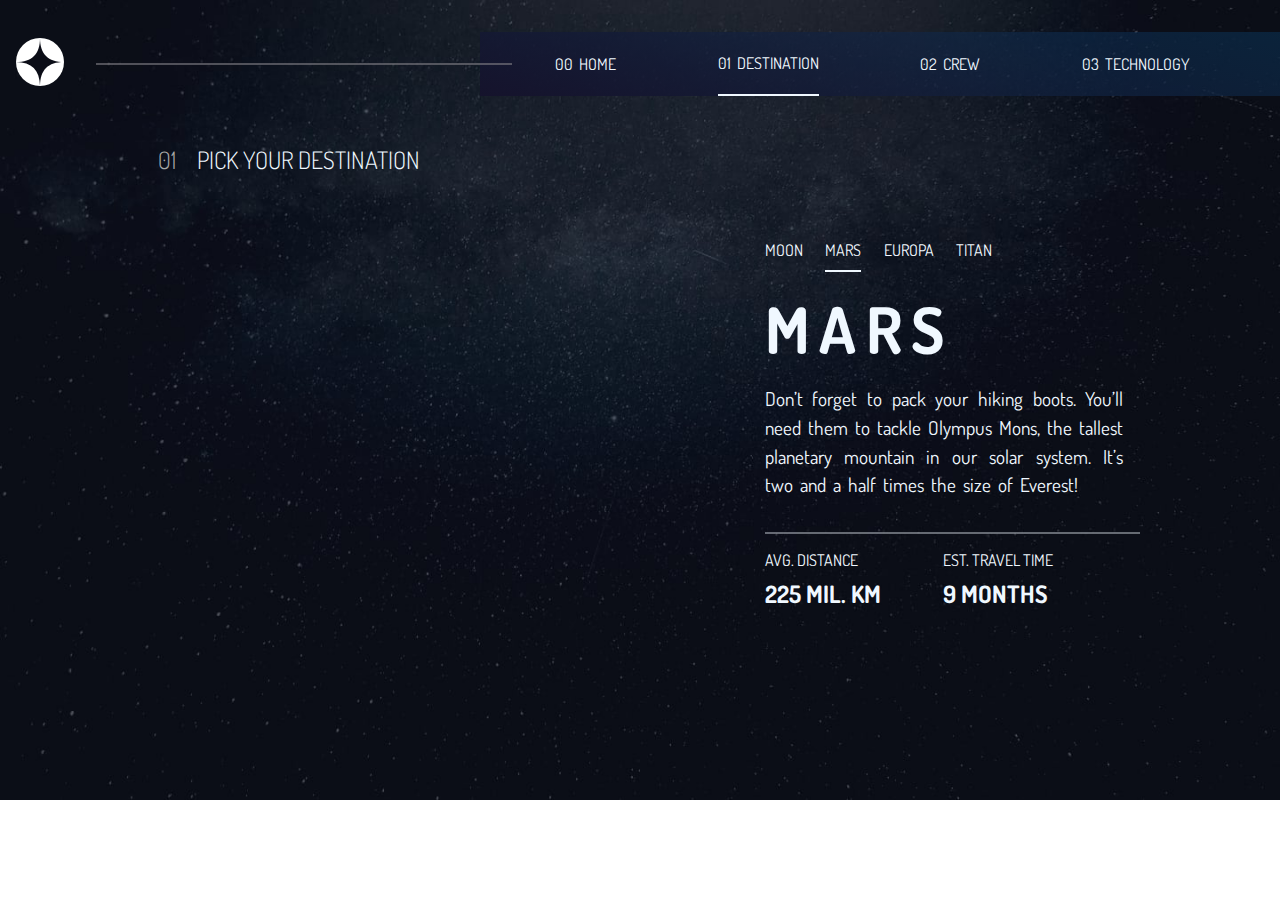
==== destination-mars.html @ 71944dc8 "Initial commit" ====
<!DOCTYPE html>
<html lang="en">
  <head>
    <meta charset="UTF-8" />
    <meta name="viewport" content="width=device-width, initial-scale=1.0" />

    <link
      rel="icon"
      type="image/png"
      sizes="32x32"
      href="./assets/favicon-32x32.png"
    />
    <link
      href="https://fonts.googleapis.com/css2?family=Dosis:wght@200;300;400&display=swap"
      rel="stylesheet"
    />
    <link rel="stylesheet" href="css/destinationStyles.css" />

    <title>Frontend Mentor | Space tourism website</title>
  </head>
  <body>
    <nav>
      <div class="logo">
        <img src="/starter-code/assets/shared/logo.svg" alt="icon" />
      </div>
      <hr class="border" />
      <ul style="list-style-type: none" class="nav_links">
        <div class="one">
          <li>
            <a class="a" href="/index.html"> <span> 00 </span>HOME </a>
          </li>
        </div>
        <div class="one">
          <li>
            <a class="a" href="#"> <span> 01 </span>DESTINATION </a>
          </li>
        </div>
        <div class="one">
          <li>
            <a class="a" href="/html/crew/crew-engineer.html">
              <span> 02 </span>CREW
            </a>
          </li>
        </div>
        <div class="one">
          <li>
            <a class="a" href="/html/technology/technology-vehicle.html">
              <span> 03</span> TECHNOLOGY
            </a>
          </li>
        </div>
      </ul>

      <div class="burger">
        <img
          class="changable"
          src="/starter-code/assets/shared/icon-hamburger.svg"
          alt=""
        />
      </div>
    </nav>
    <div class="container">
      <div class="image_text">
        <p class="child_header"><span> 01 </span> PICK YOUR DESTINATION</p>

        <img class="mars" src="images/image-mars.png" alt="" />
      </div>
      <div class="mainn">
        <div class="childd">
          <ul style="list-style-type: none" class="other_links">
            <div class="sec">
              <li>
                <a class="new_a" href="destination-moon.html"> MOON </a>
              </li>
            </div>
            <div class="sec">
              <li>
                <a class="new_a" href="destination-mars.html"> MARS </a>
              </li>
            </div>
            <div class="sec">
              <li>
                <a class="new_a" href="destination-europa.html"> EUROPA </a>
              </li>
            </div>
            <div class="sec">
              <li>
                <a class="new_a" href="destination-titan.html"> TITAN </a>
              </li>
            </div>
          </ul>
        </div>

        <div class="name"><h1>MARS</h1></div>
        <div class="middle">
          <p class="child_para">
            Don’t forget to pack your hiking boots. You’ll need them to tackle
            Olympus Mons, the tallest planetary mountain in our solar system.
            It’s two and a half times the size of Everest!
          </p>
        </div>
        <hr class="lower" />
        <div class="bottom">
          <div class="bottom_first">
            AVG. DISTANCE
            <h2>225 MIL. KM</h2>
          </div>
          <div class="bottom_second">
            EST. TRAVEL TIME
            <h2>9 MONTHS</h2>
          </div>
        </div>
      </div>
    </div>

    <script src="/js/destination/mars.js"></script>
  </body>
</html>
---- css/destinationStyles.css ----
* {
  box-sizing: border-box;
  margin: 0;
  font-family: "Dosis";
  color: aliceblue;
}

@media (max-width: 700px) {
  body {
    min-width: 308px;
    background-image: url("/html/destination/images/background-destination-mobile.jpg");
    background-repeat: no-repeat;
    background-size: cover;
    height: 100%;
    text-align: center;
  }
  .container {
    display: flex;
    flex-direction: column;
    align-items: center;
    justify-content: center;
    max-width: 100%;
  }
  nav {
    display: flex;
    position: relative;
    justify-content: space-between;
    align-items: center;
    height: 6rem;
    min-width: 280px;
    padding-right: 2rem;
    padding-left: 2rem;
  }
  .one {
    display: flex;
    width: 100%;
    margin: 1.6rem auto;
    justify-content: center;
    height: 4rem;
    align-items: center;
    word-spacing: 0.2rem;
  }
  .nav_links {
    display: flex;
    width: 180px;
    flex-direction: column;
    align-items: center;
    height: 70vh;
    right: 0;
    position: absolute;
    top: 4rem;
    padding: 1rem 0;
    background-image: linear-gradient(0deg, rgb(17, 42, 62), rgb(6, 4, 20));
    border-top-left-radius: 3%;
    border-bottom-left-radius: 3%;
    transform: translate(100%);
    transition: transform 0.5s ease-in;
  }
  .nav_links li {
    opacity: 0;
  }
  a {
    text-decoration: none;
    color: aliceblue;
  }
  .a {
    display: block;
    width: 10rem;
    height: 2rem;
  }
  .border {
    display: none;
  }

  .child_header {
    font-size: 1.5rem;
    word-spacing: 1px;
    text-align: center;
    margin-bottom: 2rem;
    font-weight: 300;
  }
  .child_para {
    font-size: 1.1rem;
    padding: 0 0.5rem;
    line-height: 1.4;
    font-weight: 200;
  }
  p span {
    margin-right: 0.5rem;
    color: darkgrey;
  }

  .mars {
    width: 17rem;
    margin-top: 2rem;
  }

  .image_text {
    width: 400px;
    min-height: 400px;
    margin-top: 4rem;
  }
  .childd {
    margin-bottom: 1rem;
    height: 2rem;
  }
  .sec {
    height: 2rem;
  }
  .mainn {
    display: flex;
    flex-direction: column;
    align-items: center;
  }
  .other_links {
    display: flex;
    flex-direction: row;
    justify-content: space-around;
    width: 250px;
    padding-left: 0;
  }
  .name {
    width: 200px;
    letter-spacing: 0.6rem;
  }
  .name h1 {
    font-size: 3rem;
  }

  .middle {
    max-width: 400px;
    margin: 1rem auto 2rem;
  }
  .bottom {
    max-width: 400px;
    min-width: 300px;
    display: flex;
    flex-direction: row;
    justify-content: space-between;
    margin-top: 1rem;
    margin-bottom: 3rem;
    text-align: left;
    padding-left: 1rem;
    padding-right: 1rem;
  }
  .bottom h2 {
    margin-top: 0.5rem;
  }
  .lower {
    width: 95%;
    opacity: 0.4;
  }
}
@media (min-width: 700.1px) and (max-width: 1000px) {
  body {
    height: 100%;
    background-image: url("/html/destination/images/background-destination-tablet.jpg");
    background-repeat: no-repeat;
    background-size: cover;
  }
  nav {
    display: flex;
    position: relative;
    justify-content: space-between;
    align-items: center;
    height: 8rem;
    min-width: 200px;
  }
  .border {
    display: none;
  }

  .one {
    display: flex;
    height: 100%;
    align-items: center;
    word-spacing: 0.2rem;
  }
  .nav_links {
    display: flex;
    justify-content: space-around;
    width: 65%;
    padding-right: 2rem;
    height: 4rem;
    align-items: center;
    background-image: linear-gradient(
      195deg,
      rgba(10, 62, 105, 0.436),
      rgb(21, 19, 44)
    );
  }
  .container {
    display: flex;
    flex-direction: column;
    align-items: center;
    justify-content: center;
    max-width: 100%;
  }
  a {
    text-decoration: none;
    color: aliceblue;
  }

  .logo {
    margin-left: 1rem;
  }
  .burger {
    display: none;
  }

  .border {
    display: none;
  }

  .child_header {
    font-size: 1.7rem;
    word-spacing: 1px;
    text-align: center;
    margin-bottom: 2rem;
    font-weight: 300;
  }
  .child_para {
    font-size: 1.5rem;
    padding: 0 0.5rem;
    line-height: 1.4;
    font-weight: 200;
  }
  p span {
    margin-right: 1rem;
    color: darkgrey;
  }

  .mars {
    width: 25rem;
    margin-top: 2rem;
  }

  .image_text {
    width: 500px;
    min-height: 500px;
    margin-top: 5rem;
    margin-bottom: 4rem;
    text-align: center;
  }
  .childd {
    margin-bottom: 1rem;
    height: 4rem;
    width: 500px;
    display: flex;
    justify-content: center;
  }
  .sec {
    height: 3rem;
  }
  .sec a {
    font-size: 1.5rem;
  }
  .mainn {
    display: flex;
    flex-direction: column;
    align-items: center;
  }
  .other_links {
    display: flex;
    flex-direction: row;
    justify-content: space-around;
    width: 450px;
    padding-left: 0;
  }
  .name {
    letter-spacing: 0.6rem;
    display: flex;
    justify-content: center;
    width: 400px;
  }
  .name h1 {
    font-size: 5rem;
  }

  .middle {
    max-width: 500px;
    margin: 1rem auto 2rem;
  }
  .bottom {
    width: 500px;
    min-width: 300px;
    display: flex;
    flex-direction: row;
    justify-content: space-between;
    margin-top: 1rem;
    margin-bottom: 3rem;
    text-align: left;
    padding: 0 1rem 0;
  }
  .bottom h2 {
    margin-top: 0.5rem;
  }
  .lower {
    width: 500px;
    opacity: 0.4;
  }
}

@media (min-width: 1000.1px) {
  html {
    min-width: 1200px;
  }
  body {
    height: 100%;
    background-image: url("/html/destination/images/background-destination-desktop.jpg");
    background-repeat: no-repeat;
    background-size: cover;
  }
  nav {
    display: flex;
    position: relative;
    justify-content: space-between;
    align-items: center;
    height: 8rem;
    min-width: 200px;
  }
  .one {
    display: flex;
    height: 100%;
    align-items: center;
    word-spacing: 0.2rem;
  }
  .nav_links {
    display: flex;
    justify-content: space-around;
    width: 50rem;
    height: 4rem;
    align-items: center;
    padding: 0 2.5rem 0 1.5rem;
    background-image: linear-gradient(
      195deg,
      rgba(10, 62, 105, 0.436),
      rgb(21, 19, 44)
    );
  }
  a {
    text-decoration: none;
    color: aliceblue;
  }
  hr {
    border-top: solid 2px;
    border-bottom: 0;
    border-left: 0;
    border-right: 0;
  }
  .logo {
    margin-left: 1rem;
  }

  .border {
    flex-grow: 1;
    position: relative;
    left: 2.5%;
    opacity: 0.6;
    border-color: rgb(129, 127, 134);
  }
  .burger {
    display: none;
  }
  .container {
    display: flex;
    justify-content: space-between;
    flex-direction: row;
    width: 90%;
    margin: auto;
  }

  .child_header {
    font-size: 1.5rem;
    word-spacing: 0px;
    text-align: center;
    margin-bottom: 2rem;
    font-weight: 300;
    padding-right: 11rem;
  }
  .child_para {
    font-size: 1.2rem;
    word-spacing: 3px;
    line-height: 1.5;
    text-align: justify;
  }
  p span {
    margin-right: 1rem;
    color: darkgrey;
  }

  .mars {
    width: 25rem;
    margin-top: 2rem;
    margin-left: 3rem;
  }

  .image_text {
    width: 500px;
    max-height: 500px;
    margin: 1rem auto 0 auto;
    text-align: center;
  }
  .childd {
    margin-bottom: 1rem;
    height: 2rem;
  }
  .sec {
    height: 2rem;
  }
  .mainn {
    display: flex;
    flex-direction: column;
    align-items: flex-start;
    width: 400px;
    height: 400px;
    margin: 7rem auto 0 4rem;
  }
  .other_links {
    display: flex;
    flex-direction: row;
    justify-content: space-around;
    width: 250px;
    padding-left: 0;
  }
  .name {
    font-size: 2rem;
    width: 200px;
    letter-spacing: 0.6rem;
    margin-bottom: 1rem;
    padding-left: 0.7rem;
  }

  .middle {
    max-width: 370px;
    padding-left: 0.7rem;
  }
  .bottom {
    max-width: 400px;
    min-width: 300px;
    display: flex;
    flex-direction: row;
    justify-content: space-between;
    margin-top: 1rem;

    text-align: left;
    padding-left: 0.7rem;
  }
  .bottom h2 {
    margin-top: 0.5rem;
  }
  .lower {
    width: 375px;
    margin-top: 2rem;
    margin-left: 0.7rem;
    opacity: 0.4;
  }
}
.nav_active {
  transform: translate(0%);
  filter: drop-shadow(0 0 15rem rgb(0, 213, 255));
}

@keyframes navLinkFade {
  from {
    opacity: 0;
    transform: translate(50px);
  }
  to {
    opacity: 1;
    transform: translate(0);
  }
}
.hide {
  display: none;
}
.hovering {
  border-bottom: 2px solid aliceblue;
}
.hovering_two {
  border-bottom: 2px solid aliceblue;
}
.active {
  border-bottom: 2px solid aliceblue;
}
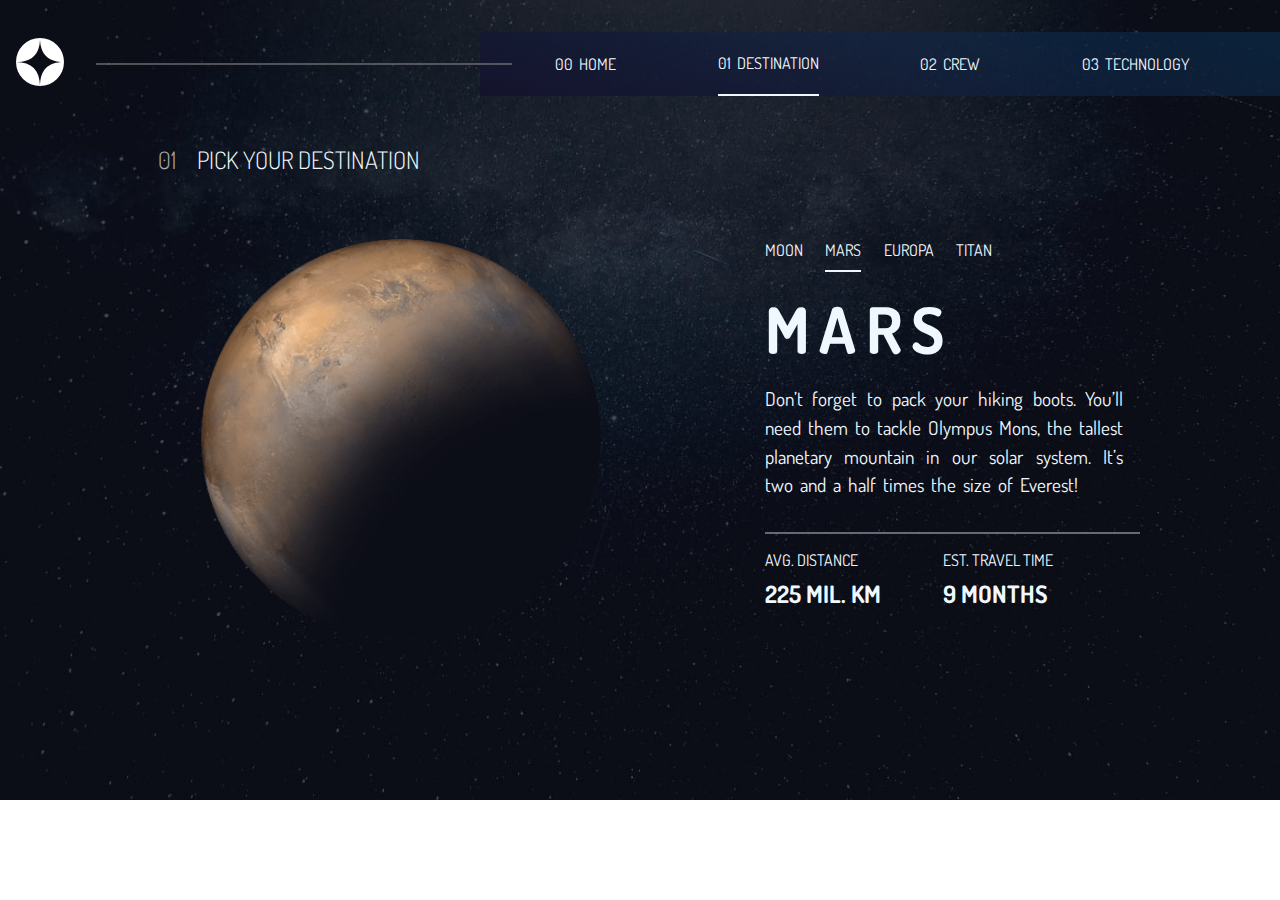
==== commit 511320a3: "Third Commit" ====
--- a/destination-mars.html
+++ b/destination-mars.html
@@ -14,20 +14,20 @@
       href="https://fonts.googleapis.com/css2?family=Dosis:wght@200;300;400&display=swap"
       rel="stylesheet"
     />
-    <link rel="stylesheet" href="css/destinationStyles.css" />
+    <link rel="stylesheet" href="css\destinationStyles.css" />
 
     <title>Frontend Mentor | Space tourism website</title>
   </head>
   <body>
     <nav>
       <div class="logo">
-        <img src="/starter-code/assets/shared/logo.svg" alt="icon" />
+        <img src="starter-code\assets\shared\logo.svg" alt="icon" />
       </div>
       <hr class="border" />
       <ul style="list-style-type: none" class="nav_links">
         <div class="one">
           <li>
-            <a class="a" href="/index.html"> <span> 00 </span>HOME </a>
+            <a class="a" href="index.html"> <span> 00 </span>HOME </a>
           </li>
         </div>
         <div class="one">
@@ -37,14 +37,14 @@
         </div>
         <div class="one">
           <li>
-            <a class="a" href="/html/crew/crew-engineer.html">
+            <a class="a" href="html\crew\crew-engineer.html">
               <span> 02 </span>CREW
             </a>
           </li>
         </div>
         <div class="one">
           <li>
-            <a class="a" href="/html/technology/technology-vehicle.html">
+            <a class="a" href="html\technology\technology-vehicle.html">
               <span> 03</span> TECHNOLOGY
             </a>
           </li>
@@ -54,7 +54,7 @@
       <div class="burger">
         <img
           class="changable"
-          src="/starter-code/assets/shared/icon-hamburger.svg"
+          src="starter-code\assets\shared\icon-hamburger.svg"
           alt=""
         />
       </div>
@@ -63,14 +63,16 @@
       <div class="image_text">
         <p class="child_header"><span> 01 </span> PICK YOUR DESTINATION</p>
 
-        <img class="mars" src="images/image-mars.png" alt="" />
+        <img class="mars" src="html\destination\images\image-mars.png" alt="" />
       </div>
       <div class="mainn">
         <div class="childd">
           <ul style="list-style-type: none" class="other_links">
             <div class="sec">
               <li>
-                <a class="new_a" href="destination-moon.html"> MOON </a>
+                <a class="new_a" href="html\destination\destination-moon.html">
+                  MOON
+                </a>
               </li>
             </div>
             <div class="sec">
@@ -80,12 +82,19 @@
             </div>
             <div class="sec">
               <li>
-                <a class="new_a" href="destination-europa.html"> EUROPA </a>
+                <a
+                  class="new_a"
+                  href="html\destination\destination-europa.html"
+                >
+                  EUROPA
+                </a>
               </li>
             </div>
             <div class="sec">
               <li>
-                <a class="new_a" href="destination-titan.html"> TITAN </a>
+                <a class="new_a" href="html\destination\destination-titan.html">
+                  TITAN
+                </a>
               </li>
             </div>
           </ul>
@@ -113,6 +122,6 @@
       </div>
     </div>
 
-    <script src="/js/destination/mars.js"></script>
+    <script src="js\destination\mars.js"></script>
   </body>
 </html>
